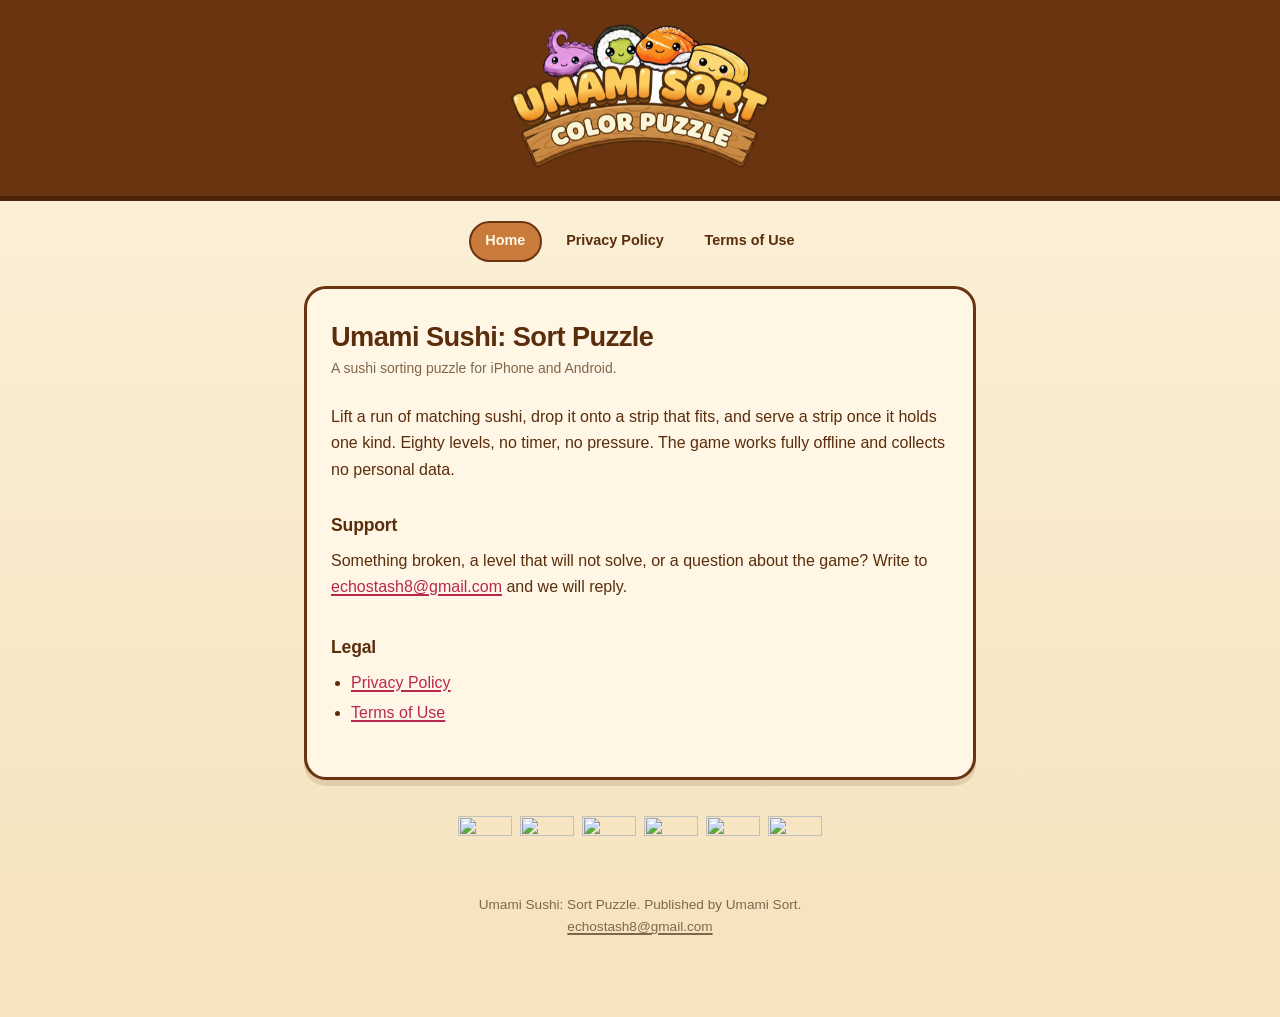
==== index.html @ c30fe720 "Legal pages and app-ads.txt for Umami Sort Served by GitHub Pages. index.html links the privacy poli" ====
<!doctype html>
<html lang="en">
<head>
<meta charset="utf-8">
<meta name="viewport" content="width=device-width, initial-scale=1">
<meta name="color-scheme" content="light dark">
<title>Umami Sushi: Sort Puzzle</title>
<meta name="description" content="Umami Sushi: Sort Puzzle, a sushi colour sorting puzzle. Support, privacy policy and terms of use.">
<link rel="icon" href="img/icon.png">
<link rel="apple-touch-icon" href="img/icon.png">
<link rel="stylesheet" href="style.css">
</head>
<body>

<div class="band">
  <a href="index.html"><img class="logo" src="img/logo.png" alt="Umami Sushi: Sort Puzzle"></a>
</div>

<main class="wrap">
  <nav>
    <a href="index.html" aria-current="page">Home</a>
    <a href="privacy.html">Privacy Policy</a>
    <a href="terms.html">Terms of Use</a>
  </nav>

  <article class="card">
    <h1>Umami Sushi: Sort Puzzle</h1>
    <p class="updated">A sushi sorting puzzle for iPhone and Android.</p>

    <p>Lift a run of matching sushi, drop it onto a strip that fits, and serve a strip once
    it holds one kind. Eighty levels, no timer, no pressure. The game works fully offline
    and collects no personal data.</p>

    <h2>Support</h2>
    <p>Something broken, a level that will not solve, or a question about the game? Write to
    <a href="mailto:echostash8@gmail.com">echostash8@gmail.com</a> and we will reply.</p>

    <h2>Legal</h2>
    <ul>
      <li><a href="privacy.html">Privacy Policy</a></li>
      <li><a href="terms.html">Terms of Use</a></li>
    </ul>
  </article>

  <div class="cast" aria-hidden="true">
    <img src="img/salmon.png" alt="" width="54" height="54">
    <img src="img/tuna.png" alt="" width="54" height="54">
    <img src="img/tamago.png" alt="" width="54" height="54">
    <img src="img/tako.png" alt="" width="54" height="54">
    <img src="img/ebi.png" alt="" width="54" height="54">
    <img src="img/avocado.png" alt="" width="54" height="54">
  </div>

  <footer>
    <p>Umami Sushi: Sort Puzzle. Published by Umami Sort.<br>
    <a href="mailto:echostash8@gmail.com">echostash8@gmail.com</a></p>
  </footer>
</main>

</body>
</html>
---- style.css ----
/* Palette taken from Assets/Scripts/World/WorldTheme.cs, converted to hex.
   No web fonts on purpose: a privacy policy page that calls out to Google Fonts
   logs the reader's IP with a third party, which is the thing this page promises
   does not happen. ui-rounded gives the game's rounded face on Apple devices and
   falls back cleanly everywhere else. */
:root {
  --sky-top: #FCF2DC;
  --sky-bottom: #F6E4C0;
  --card: #FFF6E5;
  --ink: #5A2D0C;
  --muted: #7F674B;
  --link: #B92850;
  --rule: #EADCC2;
  --band: #6B3410;
  --band-edge: #4E2408;
  --card-edge: #6B3410;
  --panel: #C97B3C;
  --shadow: rgba(90, 45, 12, 0.13);
}
@media (prefers-color-scheme: dark) {
  :root:not([data-theme="light"]) {
    --sky-top: #2A1406;
    --sky-bottom: #1E0E04;
    --card: #3A1B06;
    --ink: #FCF2DC;
    --muted: #C7B49A;
    --link: #F0A868;
    --rule: #55290C;
    --band: #6B3410;
    --band-edge: #4E2408;
    --card-edge: #8A4A1A;
    --panel: #C97B3C;
    --shadow: rgba(0, 0, 0, 0.45);
  }
}
:root[data-theme="dark"] {
  --sky-top: #2A1406;
  --sky-bottom: #1E0E04;
  --card: #3A1B06;
  --ink: #FCF2DC;
  --muted: #C7B49A;
  --link: #F0A868;
  --rule: #55290C;
  --band: #6B3410;
  --band-edge: #4E2408;
  --card-edge: #8A4A1A;
  --shadow: rgba(0, 0, 0, 0.45);
}

* { box-sizing: border-box; }

body {
  margin: 0;
  min-height: 100vh;
  background: var(--sky-bottom);
  background-image: linear-gradient(var(--sky-top), var(--sky-bottom));
  background-attachment: fixed;
  color: var(--ink);
  font-family: ui-rounded, "SF Pro Rounded", -apple-system, BlinkMacSystemFont,
               "Segoe UI", Roboto, "Helvetica Neue", Arial, sans-serif;
  font-size: 16px;
  line-height: 1.65;
  -webkit-text-size-adjust: 100%;
}

/* The nori strip the pieces sit on, borrowed as a header band. */
.band {
  background: var(--band);
  border-bottom: 5px solid var(--band-edge);
  padding: 1.5rem 16px 1.25rem;
  text-align: center;
}
.band a { display: inline-block; line-height: 0; }
.logo { width: 100%; max-width: 260px; height: auto; }

.wrap { max-width: 44rem; margin: 0 auto; padding: 0 16px 4rem; }

nav {
  display: flex;
  flex-wrap: wrap;
  gap: 0.5rem;
  justify-content: center;
  padding: 1.25rem 0 1.5rem;
}
nav a {
  color: var(--ink);
  text-decoration: none;
  font-weight: 700;
  font-size: 0.9rem;
  padding: 0.4rem 0.9rem;
  border-radius: 999px;
  border: 2px solid transparent;
}
nav a:hover { border-color: var(--rule); }
nav a[aria-current="page"] {
  background: var(--panel);
  border-color: var(--band);
  color: #FFF6E5;
}

.card {
  background: var(--card);
  border: 3px solid var(--card-edge);
  border-radius: 22px;
  box-shadow: 0 6px 0 var(--shadow);
  padding: 2rem 1.5rem 2.25rem;
}

h1 {
  font-size: 1.7rem;
  line-height: 1.15;
  letter-spacing: -0.02em;
  margin: 0 0 0.3rem;
}
h2 {
  font-size: 1.1rem;
  margin: 2rem 0 0.5rem;
  letter-spacing: -0.01em;
}
h2:first-of-type { margin-top: 1.75rem; }
.updated { color: var(--muted); font-size: 0.875rem; margin: 0 0 1.5rem; }
p { margin: 0 0 0.9rem; }
ul { padding-left: 1.25rem; margin: 0 0 0.9rem; }
li { margin: 0.25rem 0; }
a { color: var(--link); text-decoration-thickness: 2px; text-underline-offset: 2px; }
strong { font-weight: 800; }

/* Decorative only. Screen readers skip these, alt is empty by design. */
.cast {
  display: flex;
  flex-wrap: wrap;
  justify-content: center;
  align-items: flex-end;
  gap: 0.5rem;
  margin: 2.25rem 0 1rem;
}
.cast img { width: 54px; height: auto; }
@media (max-width: 380px) { .cast img { width: 44px; } }

footer {
  text-align: center;
  color: var(--muted);
  font-size: 0.85rem;
  padding-top: 0.5rem;
}
footer a { color: var(--muted); }

@media (prefers-reduced-motion: no-preference) {
  .cast img { transition: transform 180ms ease-out; }
  .cast img:hover { transform: translateY(-6px) rotate(-4deg); }
}
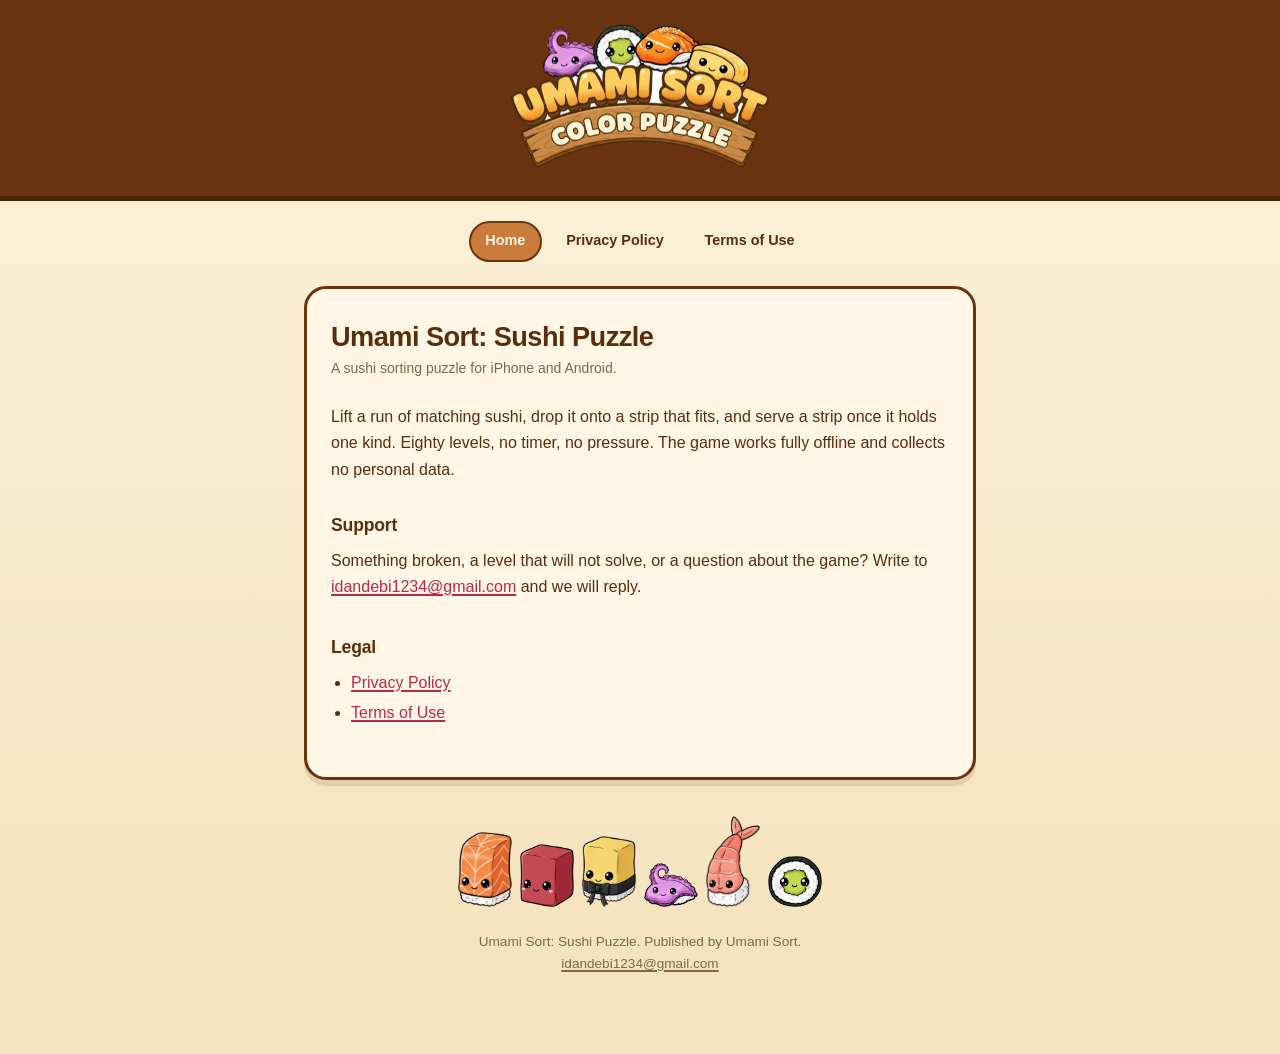
==== commit acbace4c: "All eight images, the right support address and the right app name Three things were wrong and the f" ====
--- a/index.html
+++ b/index.html
@@ -4,8 +4,8 @@
 <meta charset="utf-8">
 <meta name="viewport" content="width=device-width, initial-scale=1">
 <meta name="color-scheme" content="light dark">
-<title>Umami Sushi: Sort Puzzle</title>
-<meta name="description" content="Umami Sushi: Sort Puzzle, a sushi colour sorting puzzle. Support, privacy policy and terms of use.">
+<title>Umami Sort: Sushi Puzzle</title>
+<meta name="description" content="Umami Sort: Sushi Puzzle, a sushi colour sorting puzzle. Support, privacy policy and terms of use.">
 <link rel="icon" href="img/icon.png">
 <link rel="apple-touch-icon" href="img/icon.png">
 <link rel="stylesheet" href="style.css">
@@ -13,7 +13,7 @@
 <body>
 
 <div class="band">
-  <a href="index.html"><img class="logo" src="img/logo.png" alt="Umami Sushi: Sort Puzzle"></a>
+  <a href="index.html"><img class="logo" src="img/logo.png" alt="Umami Sort: Sushi Puzzle"></a>
 </div>
 
 <main class="wrap">
@@ -24,7 +24,7 @@
   </nav>
 
   <article class="card">
-    <h1>Umami Sushi: Sort Puzzle</h1>
+    <h1>Umami Sort: Sushi Puzzle</h1>
     <p class="updated">A sushi sorting puzzle for iPhone and Android.</p>
 
     <p>Lift a run of matching sushi, drop it onto a strip that fits, and serve a strip once
@@ -33,7 +33,7 @@
 
     <h2>Support</h2>
     <p>Something broken, a level that will not solve, or a question about the game? Write to
-    <a href="mailto:echostash8@gmail.com">echostash8@gmail.com</a> and we will reply.</p>
+    <a href="mailto:idandebi1234@gmail.com">idandebi1234@gmail.com</a> and we will reply.</p>
 
     <h2>Legal</h2>
     <ul>
@@ -52,8 +52,8 @@
   </div>
 
   <footer>
-    <p>Umami Sushi: Sort Puzzle. Published by Umami Sort.<br>
-    <a href="mailto:echostash8@gmail.com">echostash8@gmail.com</a></p>
+    <p>Umami Sort: Sushi Puzzle. Published by Umami Sort.<br>
+    <a href="mailto:idandebi1234@gmail.com">idandebi1234@gmail.com</a></p>
   </footer>
 </main>
 
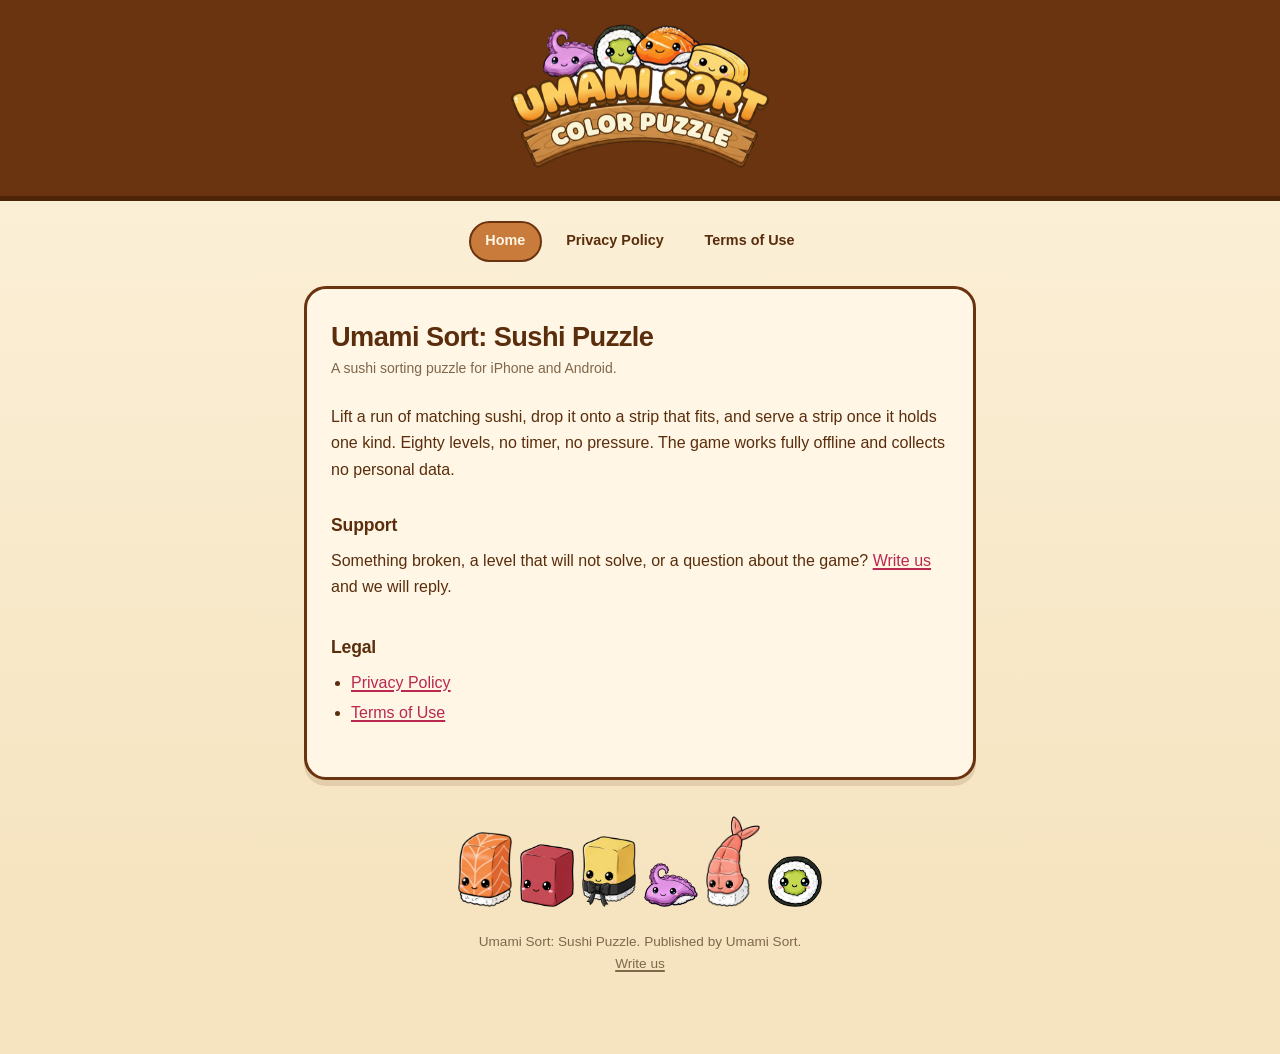
==== commit fe39fa55: "The contact links read "Write us" instead of printing the address Both links on the home page now sh" ====
--- a/index.html
+++ b/index.html
@@ -32,8 +32,8 @@
     and collects no personal data.</p>
 
     <h2>Support</h2>
-    <p>Something broken, a level that will not solve, or a question about the game? Write to
-    <a href="mailto:idandebi1234@gmail.com">idandebi1234@gmail.com</a> and we will reply.</p>
+    <p>Something broken, a level that will not solve, or a question about the game?
+    <a href="mailto:idandebi1234@gmail.com">Write us</a> and we will reply.</p>
 
     <h2>Legal</h2>
     <ul>
@@ -53,7 +53,7 @@
 
   <footer>
     <p>Umami Sort: Sushi Puzzle. Published by Umami Sort.<br>
-    <a href="mailto:idandebi1234@gmail.com">idandebi1234@gmail.com</a></p>
+    <a href="mailto:idandebi1234@gmail.com">Write us</a></p>
   </footer>
 </main>
 
